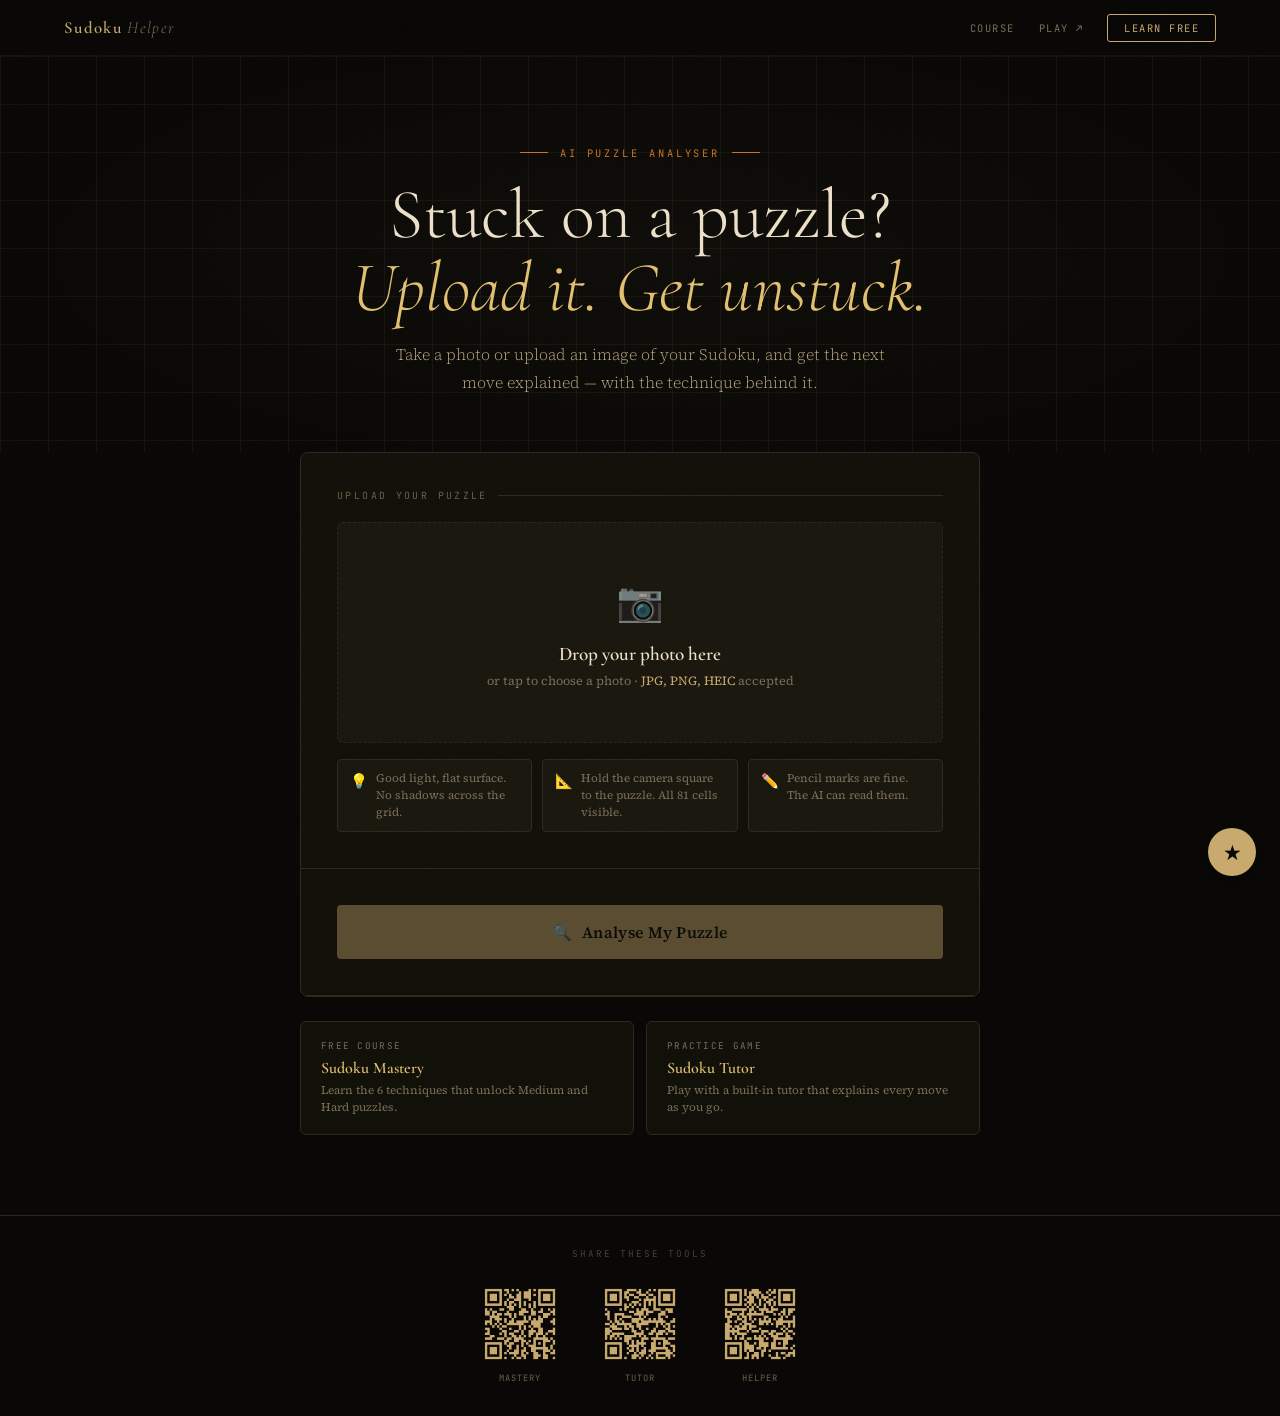
==== index.html @ b5a00342 "Rename helper-index-2026-02-25-1545.html to index.html" ====
<!DOCTYPE html>
<html lang="en">
<head>
<meta charset="UTF-8">
<meta name="viewport" content="width=device-width, initial-scale=1.0">
<title>Sudoku Helper — Upload & Get Unstuck</title>
<link rel="stylesheet" href="styles.css">
</head>
<body>

<nav>
  <a class="nav-brand" href="https://fjcinsa.github.io/sudoku-mastery/">Sudoku <span>Helper</span></a>
  <div class="nav-links">
    <a class="nav-link" href="https://fjcinsa.github.io/sudoku-mastery/">Course</a>
    <a class="nav-link" href="https://fjcinsa.github.io/sudoku-tutor/" target="_blank">Play ↗</a>
    <a class="nav-cta" href="https://fjcinsa.github.io/sudoku-mastery/course.html">Learn Free</a>
  </div>
</nav>

<main>

  <div class="hero">
    <div class="eyebrow">AI Puzzle Analyser</div>
    <h1>Stuck on a puzzle?<br><em>Upload it. Get unstuck.</em></h1>
    <p class="hero-sub">Take a photo or upload an image of your Sudoku, and get the next move explained — with the technique behind it.</p>
  </div>

  <div class="card">

    <!-- 1. Upload -->
    <div class="card-section" id="uploadSection">
      <div class="section-label">Upload your puzzle</div>
      <div class="drop-zone" id="dropZone">
        <input type="file" id="fileInput" accept="image/*">
        <div class="drop-icon">📷</div>
        <div class="drop-title">Drop your photo here</div>
        <div class="drop-sub">or tap to choose a photo · <strong>JPG, PNG, HEIC</strong> accepted</div>
      </div>
      <div class="preview-wrap" id="previewWrap">
        <img id="previewImg" src="" alt="Your puzzle">
        <button class="preview-remove" onclick="resetUpload()">✕ Remove</button>
      </div>
      <div class="tips">
        <div class="tip"><span class="tip-icon">💡</span>Good light, flat surface. No shadows across the grid.</div>
        <div class="tip"><span class="tip-icon">📐</span>Hold the camera square to the puzzle. All 81 cells visible.</div>
        <div class="tip"><span class="tip-icon">✏️</span>Pencil marks are fine. The AI can read them.</div>
      </div>
    </div>

    <!-- 2. Analyse button -->
    <div class="card-section" id="analyseSection">
      <button class="analyse-btn" id="analyseBtn" disabled onclick="analysePuzzle()">
        <span>🔍</span> Analyse My Puzzle
      </button>
    </div>

    <!-- 3. Loading -->
    <div class="card-section hidden" id="loadingSection">
      <div class="loading-inner">
        <div class="spinner"></div>
        <div class="loading-text">Reading your puzzle…</div>
        <div class="loading-step" id="loadingStep">Identifying cells and digits</div>
      </div>
    </div>

    <!-- 4. Error -->
    <div class="card-section hidden" id="errorSection">
      <div class="error-msg" id="errorMsg"></div>
      <button class="reset-btn" onclick="resetAll()">↩ Try Again</button>
    </div>

    <!-- 5. Result -->
    <div class="card-section hidden" id="resultSection">
      <div class="section-label">Your next move</div>

      <div class="result-move hidden" id="resultMove">
        <div class="result-move-label">Place this digit</div>
        <div class="result-answer" id="resultAnswer"></div>
        <div class="result-why" id="resultWhy"></div>
      </div>

      <div class="result-technique hidden" id="resultTechnique">
        <div class="result-technique-label">Technique used</div>
        <div class="technique-name" id="techniqueName"></div>
        <div class="technique-explanation" id="techniqueExplanation"></div>
      </div>

      <div class="rating-wrap">
        <div class="rating-label">Was this analysis helpful?</div>
        <div class="stars" id="stars">
          <span class="star" data-v="1">★</span>
          <span class="star" data-v="2">★</span>
          <span class="star" data-v="3">★</span>
          <span class="star" data-v="4">★</span>
          <span class="star" data-v="5">★</span>
        </div>
        <textarea class="suggestion-box" id="suggestionBox"
          placeholder="Any suggestions? (optional)" rows="2"></textarea>
        <button class="feedback-btn" id="feedbackBtn" onclick="submitFeedback()">
          Send Feedback →
        </button>
        <div class="feedback-thanks" id="feedbackThanks">
          ✓ Thanks — your feedback helps improve the tool
        </div>
      </div>

      <!-- Three levels of help -->
      <div class="help-levels">
        <div class="help-label">How much help do you need?</div>
        <div class="help-grid">
          <button class="help-btn help-btn--next" id="nextBtn" onclick="findNextMove()">
            <span class="help-btn-icon">👣</span>
            <span class="help-btn-title">Next move</span>
            <span class="help-btn-desc">One step, explained</span>
          </button>
          <button class="help-btn help-btn--walk" onclick="walkThrough()">
            <span class="help-btn-icon">🗺</span>
            <span class="help-btn-title">Walk me through</span>
            <span class="help-btn-desc">All moves, in order</span>
          </button>
          <button class="help-btn help-btn--solve" onclick="solvePuzzle()">
            <span class="help-btn-icon">⚡</span>
            <span class="help-btn-title">Just solve it</span>
            <span class="help-btn-desc">Show the full solution</span>
          </button>
        </div>
      </div>

      <!-- Walkthrough result -->
      <div class="walkthrough-wrap hidden" id="walkthroughWrap">
        <div class="section-label">All remaining moves</div>
        <ol class="walk-list" id="walkList"></ol>
      </div>

      <!-- Solution grid -->
      <div class="solution-wrap hidden" id="solutionWrap">
        <div class="section-label">Complete solution</div>
        <div class="solution-grid" id="solutionGrid"></div>
        <p class="solution-note">Cells highlighted in gold were empty in your puzzle.</p>
      </div>

      <button class="reset-btn" style="margin-top:8px" onclick="resetAll()">↩ Analyse a different puzzle</button>
    </div>

  </div>

  <div class="eco">
    <a class="eco-card" href="https://fjcinsa.github.io/sudoku-mastery/course.html">
      <div class="eco-card-label">Free course</div>
      <div class="eco-card-title">Sudoku Mastery</div>
      <div class="eco-card-desc">Learn the 6 techniques that unlock Medium and Hard puzzles.</div>
    </a>
    <a class="eco-card" href="https://fjcinsa.github.io/sudoku-tutor/" target="_blank">
      <div class="eco-card-label">Practice game</div>
      <div class="eco-card-title">Sudoku Tutor</div>
      <div class="eco-card-desc">Play with a built-in tutor that explains every move as you go.</div>
    </a>
  </div>

</main>

<!--
  Scripts loaded in dependency order:
  1. state.js    — shared state + DOM refs + showSection/showError
  2. upload.js   — file handling (needs state.js)
  3. ui.js       — rendering + stars + feedback + resetAll (needs state.js + upload.js)
  4. analyser.js — API calls + three modes (needs state.js + ui.js)
-->
<script src="state.js"></script>
<script src="upload.js"></script>
<script src="ui.js"></script>
<script src="analyser.js"></script>

<!-- ── Floating Feedback Widget ─────────────────────────────── -->
<div id="fbBtn" onclick="toggleHelperFeedback()" style="
  position:fixed; bottom:24px; right:24px; z-index:400;
  width:48px; height:48px; border-radius:50%;
  background:#c8a96e; color:#090806;
  display:flex; align-items:center; justify-content:center;
  font-size:1.3rem; cursor:pointer;
  box-shadow:0 4px 16px #00000060;
  transition:transform .2s, background .2s;
" title="Rate this tool">★</div>

<div id="fbPanel" style="
  display:none; position:fixed; bottom:80px; right:24px; z-index:400;
  width:270px; background:#111009; border:1px solid #2e2a1e;
  border-radius:8px; padding:22px;
  box-shadow:0 8px 32px #00000080;
  font-family:'Source Serif 4',Georgia,serif;
">
  <div style="font-family:'JetBrains Mono',monospace; font-size:.62rem;
    letter-spacing:.2em; text-transform:uppercase; color:#6b5f48; margin-bottom:14px;">
    Rate Sudoku Helper
  </div>
  <div id="fbStars" style="display:flex; gap:6px; margin-bottom:14px;">
    <span onclick="setHelperRating(1)" data-v="1" style="font-size:1.8rem; color:#2a261a; cursor:pointer; user-select:none; transition:color .15s;">★</span>
    <span onclick="setHelperRating(2)" data-v="2" style="font-size:1.8rem; color:#2a261a; cursor:pointer; user-select:none; transition:color .15s;">★</span>
    <span onclick="setHelperRating(3)" data-v="3" style="font-size:1.8rem; color:#2a261a; cursor:pointer; user-select:none; transition:color .15s;">★</span>
    <span onclick="setHelperRating(4)" data-v="4" style="font-size:1.8rem; color:#2a261a; cursor:pointer; user-select:none; transition:color .15s;">★</span>
    <span onclick="setHelperRating(5)" data-v="5" style="font-size:1.8rem; color:#2a261a; cursor:pointer; user-select:none; transition:color .15s;">★</span>
  </div>
  <textarea id="fbText" placeholder="Any suggestions? (optional)" rows="3" style="
    width:100%; padding:10px 12px; margin-bottom:10px;
    background:#090806; border:1px solid #2a261a; border-radius:3px;
    color:#ede0c8; font-family:'Source Serif 4',Georgia,serif;
    font-size:.82rem; resize:none; outline:none; line-height:1.5;
    box-sizing:border-box;
  "></textarea>
  <button onclick="submitHelperFeedback()" id="fbSubmitBtn" style="
    width:100%; padding:10px; background:#c8a96e; color:#090806;
    border:none; border-radius:3px; cursor:pointer;
    font-family:'Source Serif 4',Georgia,serif;
    font-size:.82rem; font-weight:600; transition:background .2s;
  ">Send Feedback →</button>
  <div id="fbThanks" style="
    display:none; margin-top:10px; font-size:.78rem;
    color:#5a9a5a; text-align:center; font-family:'JetBrains Mono',monospace;
    letter-spacing:.06em;
  ">✓ Thanks — your feedback helps improve the tool</div>
</div>

<script>
var helperRating = 0;

function toggleHelperFeedback() {
  var p = document.getElementById('fbPanel');
  p.style.display = p.style.display === 'none' ? 'block' : 'none';
}

function setHelperRating(val) {
  helperRating = val;
  document.querySelectorAll('#fbStars span').forEach(function(s) {
    s.style.color = parseInt(s.dataset.v) <= val ? '#c8a96e' : '#2a261a';
  });
}

function submitHelperFeedback() {
  var suggestion = document.getElementById('fbText').value.trim();
  var thanks = document.getElementById('fbThanks');
  if (!helperRating && !suggestion) {
    thanks.textContent = 'Please select a star rating first.';
    thanks.style.color = '#c8732a';
    thanks.style.display = 'block';
    return;
  }
  document.getElementById('fbSubmitBtn').style.display = 'none';
  thanks.textContent = '✓ Thanks — your feedback helps improve the tool';
  thanks.style.color = '#5a9a5a';
  thanks.style.display = 'block';
  var stars = '★'.repeat(helperRating) + '☆'.repeat(5 - helperRating);
  var body = 'Tool: Sudoku Helper\nRating: ' + stars + ' (' + helperRating + '/5)\n\nSuggestion: ' + (suggestion || 'None');
  window.location.href = 'mailto:sudokumasterycourse@gmail.com?subject=Sudoku Helper Feedback&body=' + encodeURIComponent(body);
}
</script>


<!-- ── QR Code Footer ─────────────────────────────── -->
<div id="qrFooter" style="
  border-top:1px solid #2a261a;
  padding:32px clamp(20px,5vw,64px);
  background:#090806;
  text-align:center;
">
  <div style="font-family:'JetBrains Mono',monospace; font-size:.58rem;
    letter-spacing:.22em; text-transform:uppercase; color:#4a4030;
    margin-bottom:24px;">Share these tools</div>
  <div style="display:flex; justify-content:center; gap:40px; flex-wrap:wrap;">

    <div style="text-align:center;">
      <img src="[data-uri]" 
        width="80" height="80" alt="Sudoku Mastery QR code"
        style="border-radius:4px; display:block; margin:0 auto 8px;">
      <div style="font-family:'JetBrains Mono',monospace; font-size:.55rem;
        letter-spacing:.12em; text-transform:uppercase; color:#6b5f48;">
        Mastery
      </div>
    </div>

    <div style="text-align:center;">
      <img src="[data-uri]"
        width="80" height="80" alt="Sudoku Tutor QR code"
        style="border-radius:4px; display:block; margin:0 auto 8px;">
      <div style="font-family:'JetBrains Mono',monospace; font-size:.55rem;
        letter-spacing:.12em; text-transform:uppercase; color:#6b5f48;">
        Tutor
      </div>
    </div>

    <div style="text-align:center;">
      <img src="[data-uri]"
        width="80" height="80" alt="Sudoku Helper QR code"
        style="border-radius:4px; display:block; margin:0 auto 8px;">
      <div style="font-family:'JetBrains Mono',monospace; font-size:.55rem;
        letter-spacing:.12em; text-transform:uppercase; color:#6b5f48;">
        Helper
      </div>
    </div>

  </div>
</div>

</body>
</html>
---- styles.css ----
@import url('https://fonts.googleapis.com/css2?family=Cormorant+Garamond:ital,wght@0,300;0,400;0,600;0,700;1,300;1,400&family=Source+Serif+4:wght@300;400;600&family=JetBrains+Mono:wght@400;600&display=swap');

:root {
  --bg:    #090806;
  --bg2:   #111009;
  --bg3:   #1a170f;
  --gold:  #c8a96e;
  --gold2: #e2c070;
  --gold3: #f0d898;
  --amber: #c8732a;
  --dim:   #6b5f48;
  --text:  #ede0c8;
  --text2: #b8a880;
  --text3: #7a6e58;
  --border:#2a261a;
  --ok:    #5a9a5a;
  --err:   #c85a5a;
  --line:  #2e2a1e;
}

*, *::before, *::after { box-sizing:border-box; margin:0; padding:0; }
html { scroll-behavior:smooth; }

body {
  background:var(--bg); color:var(--text);
  font-family:'Source Serif 4',Georgia,serif;
  min-height:100vh; overflow-x:hidden;
}

/* Grain overlay */
body::after {
  content:''; position:fixed; inset:0; pointer-events:none; z-index:99; opacity:.3;
  background-image:url("data:image/svg+xml,%3Csvg xmlns='http://www.w3.org/2000/svg' width='300' height='300'%3E%3Cfilter id='n'%3E%3CfeTurbulence type='fractalNoise' baseFrequency='.85' numOctaves='4' stitchTiles='stitch'/%3E%3C/filter%3E%3Crect width='300' height='300' filter='url(%23n)' opacity='.05'/%3E%3C/svg%3E");
}

/* ── NAV ── */
nav {
  position:fixed; top:0; left:0; right:0; z-index:50;
  display:flex; justify-content:space-between; align-items:center;
  padding:0 clamp(20px,5vw,64px); height:56px;
  background:#09080690;
  -webkit-backdrop-filter:blur(14px);
  backdrop-filter:blur(14px);
  border-bottom:1px solid #2a261a66;
}
.nav-brand {
  font-family:'Cormorant Garamond',serif; font-size:1.05rem;
  font-weight:600; color:var(--gold); letter-spacing:.08em; text-decoration:none;
}
.nav-brand span { color:var(--text3); font-weight:300; font-style:italic; }
.nav-links { display:flex; align-items:center; gap:24px; }
.nav-link {
  font-family:'JetBrains Mono',monospace; font-size:.65rem;
  letter-spacing:.14em; text-transform:uppercase; color:var(--text3);
  text-decoration:none; transition:color .2s;
}
.nav-link:hover { color:var(--gold); }
.nav-cta {
  padding:6px 16px; border:1px solid var(--gold); border-radius:3px;
  color:var(--gold); font-family:'JetBrains Mono',monospace; font-size:.65rem;
  letter-spacing:.14em; text-transform:uppercase; text-decoration:none;
  transition:all .2s;
}
.nav-cta:hover { background:var(--gold); color:var(--bg); }

/* ── MAIN ── */
main {
  padding-top:56px; min-height:100vh;
  display:flex; flex-direction:column; align-items:center;
  padding-bottom:80px;
}

/* ── HERO ── */
.hero {
  width:100%; text-align:center;
  padding:clamp(48px,7vw,80px) clamp(24px,5vw,64px) clamp(32px,5vw,56px);
  position:relative; overflow:hidden;
}
.hero::before {
  content:''; position:absolute; inset:0; pointer-events:none;
  background-image:
    linear-gradient(var(--line) 1px, transparent 1px),
    linear-gradient(90deg, var(--line) 1px, transparent 1px);
  background-size:48px 48px; opacity:.35;
}
.hero::after {
  content:''; position:absolute; inset:0; pointer-events:none;
  background:radial-gradient(ellipse 70% 80% at 50% 50%, #c8a96e08 0%, transparent 70%);
}
.eyebrow {
  font-family:'JetBrains Mono',monospace; font-size:.65rem;
  letter-spacing:.28em; text-transform:uppercase; color:var(--amber);
  margin-bottom:18px; position:relative; z-index:1;
  display:inline-flex; align-items:center; gap:12px;
}
.eyebrow::before, .eyebrow::after { content:''; width:28px; height:1px; background:var(--amber); }
.hero h1 {
  font-family:'Cormorant Garamond',serif;
  font-size:clamp(2.4rem,6vw,4.4rem);
  font-weight:300; line-height:1.05; color:var(--text);
  position:relative; z-index:1; margin-bottom:16px;
}
.hero h1 em { font-style:italic; color:var(--gold2); }
.hero-sub {
  font-size:clamp(.88rem,1.3vw,1rem); color:var(--text2);
  font-weight:300; line-height:1.7; max-width:520px;
  margin:0 auto; position:relative; z-index:1;
}

/* ── CARD ── */
.card {
  width:100%; max-width:680px;
  margin:0 clamp(16px,4vw,40px);
  background:var(--bg2); border:1px solid var(--line);
  border-radius:8px; overflow:hidden;
}
.card-section {
  padding:clamp(24px,4vw,36px);
  border-bottom:1px solid var(--line);
}
.card-section:last-child { border-bottom:none; }
.card-section.hidden { display:none; }

.section-label {
  font-family:'JetBrains Mono',monospace; font-size:.62rem;
  letter-spacing:.24em; text-transform:uppercase; color:var(--dim);
  margin-bottom:20px; display:flex; align-items:center; gap:10px;
}
.section-label::after { content:''; flex:1; height:1px; background:var(--line); }

/* ── DROP ZONE ── */
.drop-zone {
  border:1.5px dashed var(--border); border-radius:6px;
  padding:clamp(32px,5vw,52px) 24px;
  text-align:center; cursor:pointer;
  transition:all .25s; position:relative; background:var(--bg3);
}
.drop-zone:hover, .drop-zone.drag-over { border-color:var(--gold); background:#1a170fcc; }
.drop-zone input[type=file] {
  position:absolute; inset:0; opacity:0; cursor:pointer; width:100%; height:100%;
}
.drop-icon { font-size:2.4rem; margin-bottom:14px; opacity:.6; transition:opacity .2s; }
.drop-zone:hover .drop-icon { opacity:1; }
.drop-title {
  font-family:'Cormorant Garamond',serif; font-size:1.2rem;
  color:var(--text); margin-bottom:6px; font-weight:600;
}
.drop-sub { font-size:.78rem; color:var(--text3); line-height:1.5; }
.drop-sub strong { color:var(--gold); font-weight:400; }

/* ── PREVIEW ── */
.preview-wrap {
  display:none; position:relative; border-radius:6px; overflow:hidden;
  background:var(--bg3); border:1px solid var(--border);
}
.preview-wrap img {
  width:100%; max-height:360px; object-fit:contain; display:block; padding:8px;
}
.preview-remove {
  position:absolute; top:10px; right:10px;
  background:#090806cc; border:1px solid var(--border);
  border-radius:3px; color:var(--text3); cursor:pointer;
  font-family:'JetBrains Mono',monospace; font-size:.65rem;
  letter-spacing:.1em; padding:4px 10px; transition:all .2s;
}
.preview-remove:hover { border-color:var(--err); color:var(--err); }

/* ── TIPS ── */
.tips { display:grid; grid-template-columns:repeat(3,1fr); gap:10px; margin-top:16px; }
.tip {
  padding:10px 12px; background:var(--bg3);
  border:1px solid var(--line); border-radius:4px;
  font-size:.72rem; color:var(--text3); line-height:1.45;
  display:flex; gap:8px; align-items:flex-start;
}
.tip-icon { font-size:.9rem; flex-shrink:0; margin-top:1px; }

/* ── BUTTONS ── */
.analyse-btn {
  width:100%; padding:16px;
  background:var(--gold); color:var(--bg);
  border:none; border-radius:4px; cursor:pointer;
  font-family:'Source Serif 4',Georgia,serif;
  font-size:1rem; font-weight:600; letter-spacing:.02em;
  transition:all .25s; display:flex; align-items:center; justify-content:center; gap:10px;
}
.analyse-btn:hover:not(:disabled) {
  background:var(--gold3); transform:translateY(-1px); box-shadow:0 8px 24px #c8a96e20;
}
.analyse-btn:disabled { opacity:.4; cursor:not-allowed; transform:none; }

.reset-btn {
  width:100%; padding:12px;
  background:transparent; color:var(--text3);
  border:1px solid var(--line); border-radius:4px; cursor:pointer;
  font-family:'JetBrains Mono',monospace; font-size:.65rem;
  letter-spacing:.1em; text-transform:uppercase; transition:all .2s;
}
.reset-btn:hover { border-color:var(--text3); color:var(--text); }

/* ── LOADING ── */
.loading-inner { text-align:center; }
.spinner {
  width:40px; height:40px; margin:0 auto 20px;
  border:2px solid var(--line); border-top-color:var(--gold);
  border-radius:50%; animation:spin .8s linear infinite;
}
@keyframes spin { to { transform:rotate(360deg); } }
.loading-text {
  font-family:'Cormorant Garamond',serif; font-size:1.1rem; color:var(--text2); font-style:italic;
}
.loading-step {
  margin-top:12px; font-family:'JetBrains Mono',monospace;
  font-size:.65rem; color:var(--text3); letter-spacing:.1em;
}

/* ── RESULT ── */
.result-move {
  background:var(--bg3); border:1px solid var(--gold);
  border-radius:6px; padding:clamp(20px,3vw,28px);
  margin-bottom:16px; position:relative; overflow:hidden;
}
.result-move::before {
  content:''; position:absolute; top:0; left:0; right:0; height:2px;
  background:linear-gradient(90deg, transparent, var(--gold), transparent);
}
.result-move-label {
  font-family:'JetBrains Mono',monospace; font-size:.62rem;
  letter-spacing:.2em; text-transform:uppercase; color:var(--amber); margin-bottom:12px;
}
.result-answer {
  font-family:'Cormorant Garamond',serif; font-size:clamp(1.4rem,3vw,2rem);
  font-weight:600; color:var(--gold3); line-height:1.2; margin-bottom:8px;
}
.result-why { font-size:.85rem; color:var(--text2); line-height:1.7; font-weight:300; }

.result-technique {
  background:var(--bg3); border:1px solid var(--line);
  border-radius:6px; padding:clamp(18px,3vw,26px); margin-bottom:16px;
}
.result-technique-label {
  font-family:'JetBrains Mono',monospace; font-size:.62rem;
  letter-spacing:.2em; text-transform:uppercase; color:var(--dim); margin-bottom:10px;
}
.technique-name {
  font-family:'Cormorant Garamond',serif; font-size:1.2rem;
  font-weight:600; color:var(--gold2); margin-bottom:8px;
}
.technique-explanation { font-size:.82rem; color:var(--text3); line-height:1.7; font-weight:300; }

/* ── ERROR ── */
.error-msg {
  padding:16px 20px; margin-bottom:16px;
  background:#1a0a0a; border:1px solid var(--err);
  border-radius:4px; color:var(--err); font-size:.82rem; line-height:1.6;
}

/* ── RATING ── */
.rating-wrap {
  background:var(--bg3); border:1px solid var(--line);
  border-radius:6px; padding:20px 24px; margin-bottom:16px;
}
.rating-label {
  font-family:'JetBrains Mono',monospace; font-size:.62rem;
  letter-spacing:.2em; text-transform:uppercase; color:var(--dim); margin-bottom:12px;
}
.stars { display:flex; gap:6px; margin-bottom:14px; }
.star {
  font-size:1.8rem; color:var(--border); cursor:pointer;
  transition:color .15s; line-height:1; user-select:none;
}
.star.lit { color:var(--gold); }
.suggestion-box {
  width:100%; padding:10px 14px; margin-bottom:10px;
  background:var(--bg); border:1px solid var(--border);
  border-radius:3px; color:var(--text);
  font-family:'Source Serif 4',Georgia,serif; font-size:.82rem;
  resize:none; outline:none; transition:border-color .2s; line-height:1.5;
}
.suggestion-box::placeholder { color:var(--text3); }
.suggestion-box:focus { border-color:var(--gold); }
.feedback-btn {
  padding:9px 20px; background:transparent;
  border:1px solid var(--gold); border-radius:3px; color:var(--gold); cursor:pointer;
  font-family:'JetBrains Mono',monospace; font-size:.65rem;
  letter-spacing:.1em; text-transform:uppercase; transition:all .2s;
}
.feedback-btn:hover { background:#c8a96e14; }
.feedback-thanks {
  display:none; margin-top:10px; font-size:.78rem; color:var(--ok);
  font-family:'JetBrains Mono',monospace; letter-spacing:.08em;
}

/* ── ECOSYSTEM ── */
.eco {
  width:100%; max-width:680px;
  margin:24px clamp(16px,4vw,40px) 0;
  display:grid; grid-template-columns:1fr 1fr; gap:12px;
}
.eco-card {
  padding:18px 20px; background:var(--bg2);
  border:1px solid var(--line); border-radius:6px;
  text-decoration:none; transition:all .2s; display:block;
}
.eco-card:hover { border-color:var(--gold); transform:translateY(-2px); }
.eco-card-label {
  font-family:'JetBrains Mono',monospace; font-size:.58rem;
  letter-spacing:.14em; text-transform:uppercase; color:var(--text3); margin-bottom:6px;
}
.eco-card-title {
  font-family:'Cormorant Garamond',serif; font-size:1rem;
  font-weight:600; color:var(--gold2); margin-bottom:4px;
}
.eco-card-desc { font-size:.72rem; color:var(--text3); line-height:1.5; }

/* ── HELP LEVELS ── */
.help-levels { margin-bottom:16px; }
.help-label {
  font-family:'JetBrains Mono',monospace; font-size:.62rem;
  letter-spacing:.2em; text-transform:uppercase; color:var(--dim); margin-bottom:12px;
}
.help-grid { display:grid; grid-template-columns:repeat(3,1fr); gap:10px; }
.help-btn {
  display:flex; flex-direction:column; align-items:center; gap:6px;
  padding:16px 10px; border-radius:6px; cursor:pointer;
  border:1px solid var(--line); background:var(--bg3);
  transition:all .2s; text-align:center;
}
.help-btn:hover { transform:translateY(-2px); }
.help-btn-icon  { font-size:1.4rem; }
.help-btn-title {
  font-family:'Cormorant Garamond',serif; font-size:.95rem;
  font-weight:600; line-height:1.2;
}
.help-btn-desc  { font-size:.65rem; color:var(--text3); line-height:1.3; }
.help-btn--next  { border-color:var(--gold);  color:var(--gold);  }
.help-btn--next:hover  { background:#c8a96e18; box-shadow:0 4px 16px #c8a96e18; }
.help-btn--walk  { border-color:var(--gold2); color:var(--gold2); }
.help-btn--walk:hover  { background:#e2c07018; box-shadow:0 4px 16px #e2c07018; }
.help-btn--solve { border-color:var(--amber); color:var(--amber); }
.help-btn--solve:hover { background:#c8732a18; box-shadow:0 4px 16px #c8732a18; }

/* ── WALKTHROUGH ── */
.walkthrough-wrap { margin-bottom:16px; }
.walk-list { list-style:none; display:flex; flex-direction:column; gap:8px; }
.walk-item {
  display:grid; grid-template-columns:28px 1fr; gap:10px;
  padding:12px 14px; background:var(--bg3);
  border:1px solid var(--line); border-radius:4px; align-items:start;
}
.walk-num { font-family:'JetBrains Mono',monospace; font-size:.7rem; color:var(--dim); padding-top:2px; }
.walk-move { font-family:'Cormorant Garamond',serif; font-size:.95rem; color:var(--gold2); font-weight:600; margin-bottom:2px; }
.walk-technique { font-size:.72rem; color:var(--text3); font-style:italic; }

/* ── SOLUTION GRID ── */
.solution-wrap { margin-bottom:16px; }
.solution-grid {
  display:grid; grid-template-columns:repeat(9,1fr);
  border:2px solid var(--gold); border-radius:4px; overflow:hidden; margin-bottom:10px;
}
.cell {
  aspect-ratio:1; display:flex; align-items:center; justify-content:center;
  font-family:'JetBrains Mono',monospace; font-size:clamp(.75rem,2.2vw,.9rem);
  font-weight:600; color:var(--text2); background:var(--bg3);
  border-right:1px solid var(--line); border-bottom:1px solid var(--line);
  min-width:0; min-height:0;
}
.cell.given  { color:var(--text); background:var(--bg2); }
.cell.solved { color:var(--gold); background:#c8a96e0a; }
.cell:nth-child(3n) { border-right-color:var(--gold); }
.cell:nth-child(n+19):nth-child(-n+27),
.cell:nth-child(n+46):nth-child(-n+54) { border-bottom-color:var(--gold); }
.solution-note { font-size:.72rem; color:var(--text3); font-style:italic; line-height:1.5; }

/* ── RESPONSIVE ── */
@media (max-width:600px) {
  .tips      { grid-template-columns:1fr; }
  .eco       { grid-template-columns:1fr; }
  .help-grid { grid-template-columns:1fr; }
  .nav-links .nav-link:not(.nav-cta) { display:none; }
  .cell { font-size:clamp(.7rem,3.2vw,.85rem); }
}

@media (max-height:500px) and (orientation:landscape) {
  .hero { padding:24px clamp(24px,5vw,64px) 20px; }
  .hero h1 { font-size:clamp(1.6rem,4vw,2.4rem); margin-bottom:8px; }
  .hero-sub { display:none; }
}
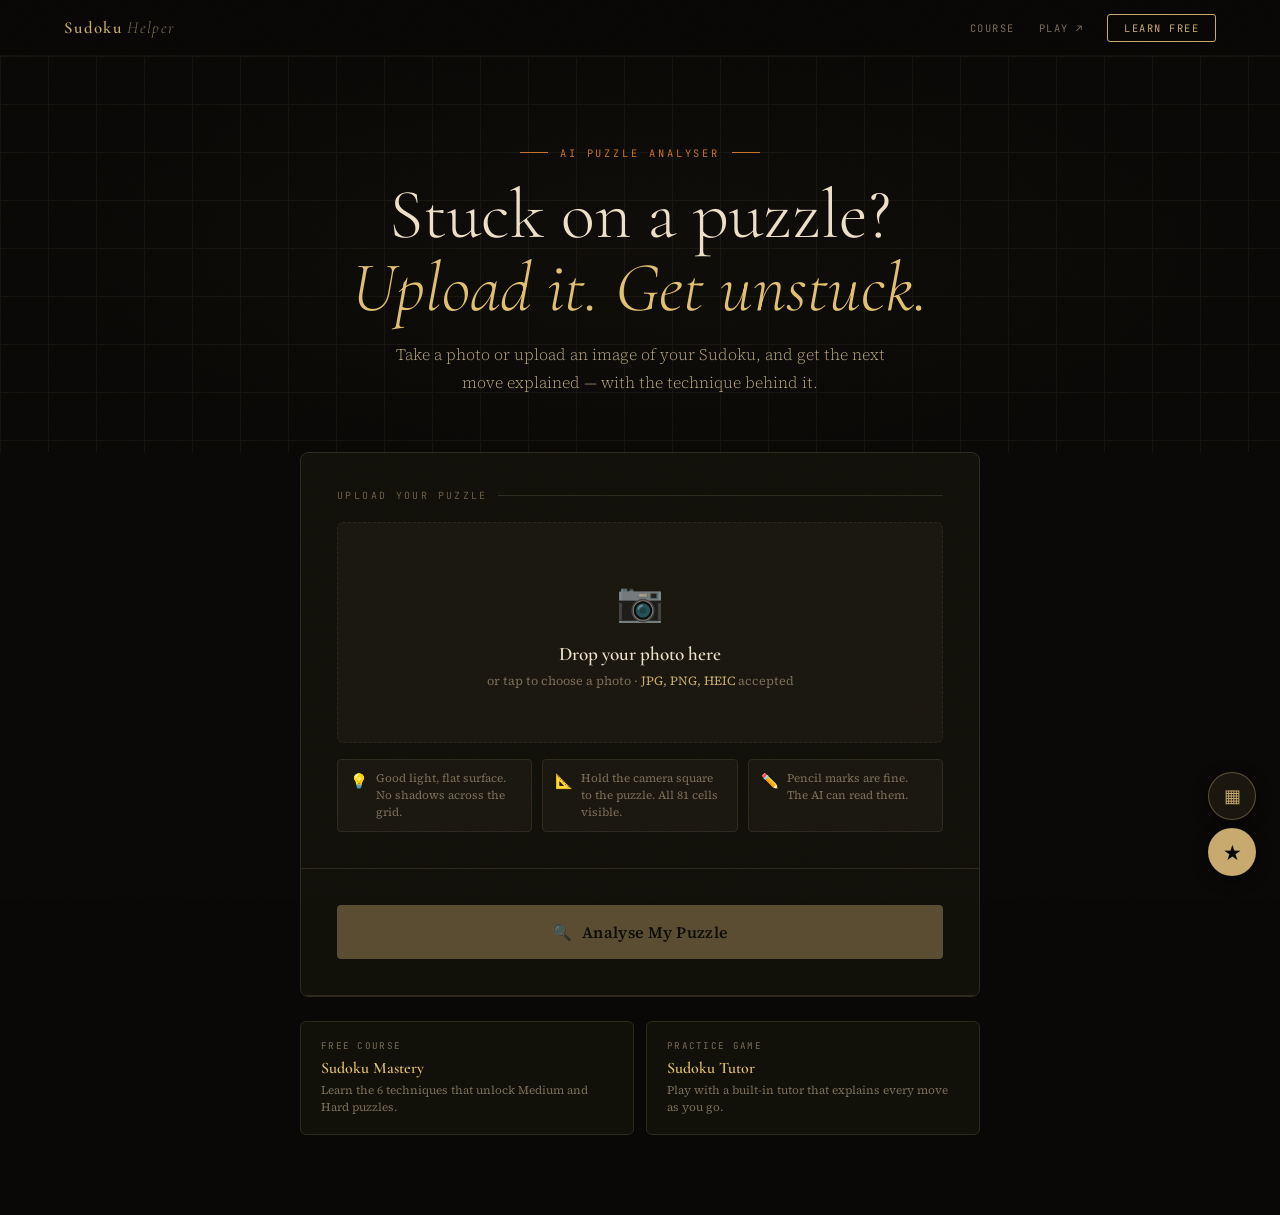
==== commit d554e115: "Rename helper-index-2026-02-25-1600.html to index.html" ====
--- a/index.html
+++ b/index.html
@@ -171,6 +171,64 @@
 <script src="ui.js"></script>
 <script src="analyser.js"></script>
 
+
+<!-- ── Floating QR Widget ─────────────────────────────── -->
+<div id="qrBtn" onclick="toggleQR()" style="
+  position:fixed; bottom:80px; right:24px; z-index:400;
+  width:48px; height:48px; border-radius:50%;
+  background:#1a170f; border:1px solid #c8a96e66;
+  color:#c8a96e;
+  display:flex; align-items:center; justify-content:center;
+  font-size:1.1rem; cursor:pointer;
+  box-shadow:0 4px 16px #00000060;
+  transition:transform .2s, background .2s;
+" title="Share these tools">▦</div>
+
+<div id="qrPanel" style="
+  display:none; position:fixed; bottom:136px; right:24px; z-index:400;
+  width:240px; background:#111009; border:1px solid #2e2a1e;
+  border-radius:8px; padding:20px;
+  box-shadow:0 8px 32px #00000080;
+">
+  <div style="font-family:'JetBrains Mono',monospace; font-size:.58rem;
+    letter-spacing:.2em; text-transform:uppercase; color:#6b5f48;
+    margin-bottom:16px; text-align:center;">Share these tools</div>
+  <div style="display:flex; justify-content:space-between; align-items:flex-end;">
+
+    <div style="text-align:center;">
+      <img src="[data-uri]"
+        width="60" height="60" alt="Sudoku Mastery"
+        style="border-radius:3px; display:block; margin:0 auto 6px;">
+      <div style="font-family:'JetBrains Mono',monospace; font-size:.5rem;
+        letter-spacing:.1em; text-transform:uppercase; color:#6b5f48;">Mastery</div>
+    </div>
+
+    <div style="text-align:center;">
+      <img src="[data-uri]"
+        width="60" height="60" alt="Sudoku Tutor"
+        style="border-radius:3px; display:block; margin:0 auto 6px;">
+      <div style="font-family:'JetBrains Mono',monospace; font-size:.5rem;
+        letter-spacing:.1em; text-transform:uppercase; color:#6b5f48;">Tutor</div>
+    </div>
+
+    <div style="text-align:center;">
+      <img src="[data-uri]"
+        width="60" height="60" alt="Sudoku Helper"
+        style="border-radius:3px; display:block; margin:0 auto 6px;">
+      <div style="font-family:'JetBrains Mono',monospace; font-size:.5rem;
+        letter-spacing:.1em; text-transform:uppercase; color:#6b5f48;">Helper</div>
+    </div>
+
+  </div>
+</div>
+
+<script>
+function toggleQR() {
+  var p = document.getElementById('qrPanel');
+  p.style.display = p.style.display === 'none' ? 'block' : 'none';
+}
+</script>
+
 <!-- ── Floating Feedback Widget ─────────────────────────────── -->
 <div id="fbBtn" onclick="toggleHelperFeedback()" style="
   position:fixed; bottom:24px; right:24px; z-index:400;
@@ -254,51 +312,5 @@
 }
 </script>
 
-
-<!-- ── QR Code Footer ─────────────────────────────── -->
-<div id="qrFooter" style="
-  border-top:1px solid #2a261a;
-  padding:32px clamp(20px,5vw,64px);
-  background:#090806;
-  text-align:center;
-">
-  <div style="font-family:'JetBrains Mono',monospace; font-size:.58rem;
-    letter-spacing:.22em; text-transform:uppercase; color:#4a4030;
-    margin-bottom:24px;">Share these tools</div>
-  <div style="display:flex; justify-content:center; gap:40px; flex-wrap:wrap;">
-
-    <div style="text-align:center;">
-      <img src="[data-uri]" 
-        width="80" height="80" alt="Sudoku Mastery QR code"
-        style="border-radius:4px; display:block; margin:0 auto 8px;">
-      <div style="font-family:'JetBrains Mono',monospace; font-size:.55rem;
-        letter-spacing:.12em; text-transform:uppercase; color:#6b5f48;">
-        Mastery
-      </div>
-    </div>
-
-    <div style="text-align:center;">
-      <img src="[data-uri]"
-        width="80" height="80" alt="Sudoku Tutor QR code"
-        style="border-radius:4px; display:block; margin:0 auto 8px;">
-      <div style="font-family:'JetBrains Mono',monospace; font-size:.55rem;
-        letter-spacing:.12em; text-transform:uppercase; color:#6b5f48;">
-        Tutor
-      </div>
-    </div>
-
-    <div style="text-align:center;">
-      <img src="[data-uri]"
-        width="80" height="80" alt="Sudoku Helper QR code"
-        style="border-radius:4px; display:block; margin:0 auto 8px;">
-      <div style="font-family:'JetBrains Mono',monospace; font-size:.55rem;
-        letter-spacing:.12em; text-transform:uppercase; color:#6b5f48;">
-        Helper
-      </div>
-    </div>
-
-  </div>
-</div>
-
 </body>
 </html>
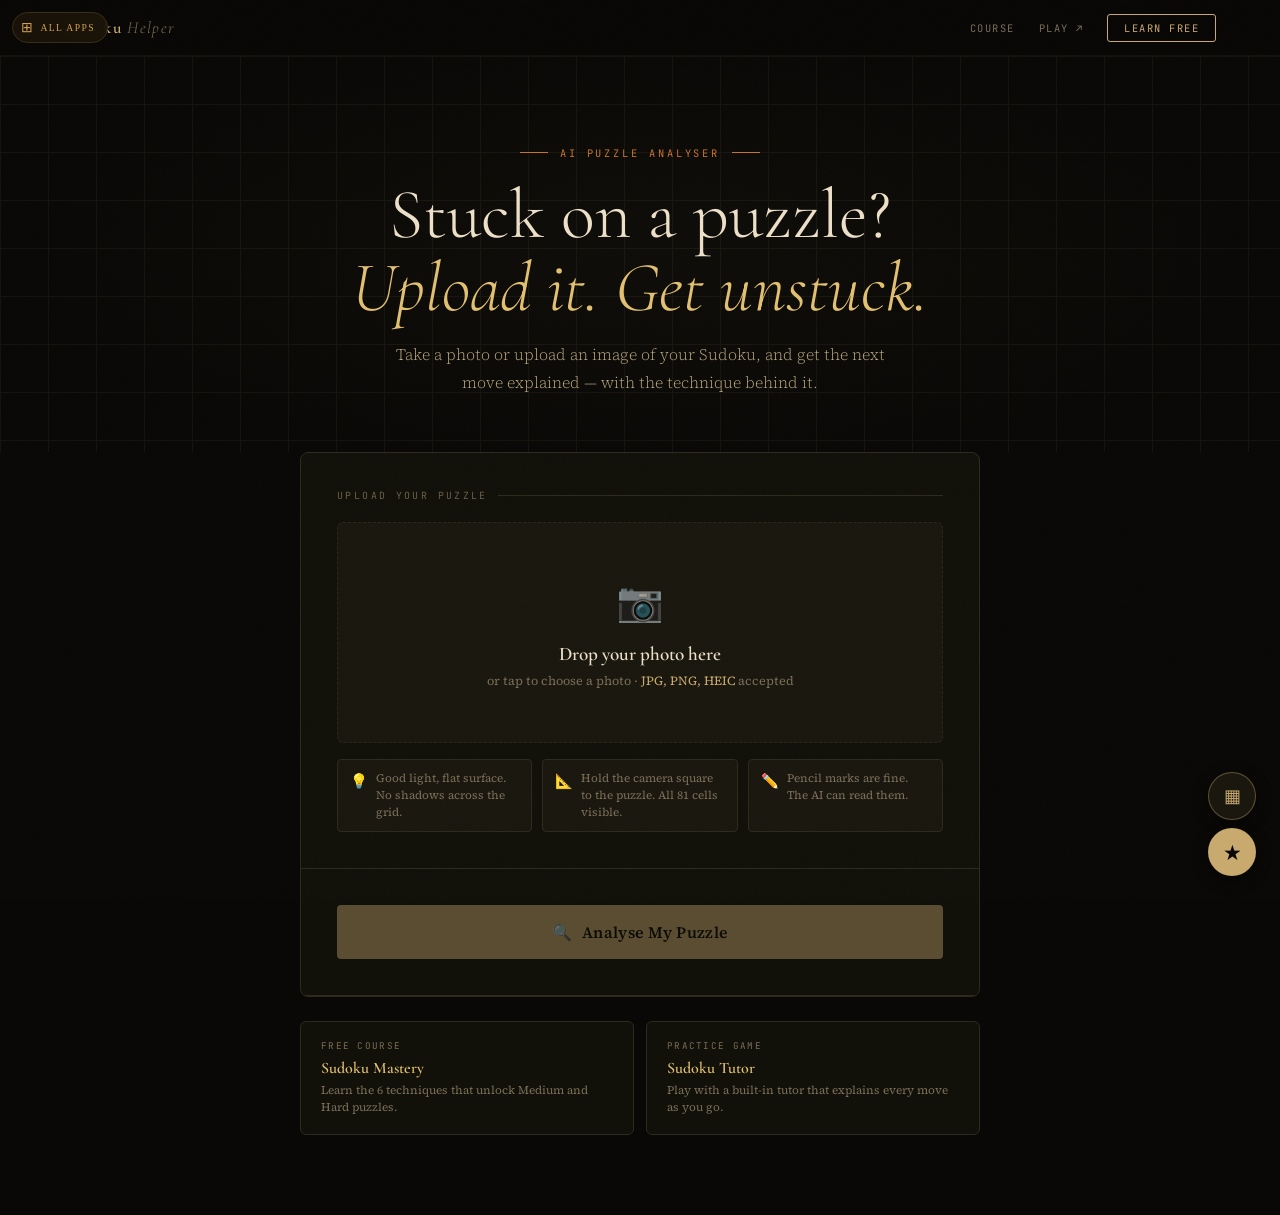
==== commit e2f71ae5: "feat: add hub nav link and consistent title" ====
--- a/index.html
+++ b/index.html
@@ -3,10 +3,22 @@
 <head>
 <meta charset="UTF-8">
 <meta name="viewport" content="width=device-width, initial-scale=1.0">
-<title>Sudoku Helper — Upload & Get Unstuck</title>
+<title>Sudoku Helper — FJCinSA</title>
 <link rel="stylesheet" href="styles.css">
 </head>
 <body>
+<a href="https://fjcinsa.github.io" style="
+  position:fixed;top:12px;left:12px;z-index:9999;
+  display:flex;align-items:center;gap:6px;
+  background:#1a1409ee;border:1px solid #3a2e1a;
+  border-radius:20px;padding:6px 12px 6px 8px;
+  font-family:'Cinzel',serif;font-size:.6rem;
+  letter-spacing:.15em;color:#d4a050;
+  text-decoration:none;backdrop-filter:blur(8px);
+  transition:border-color .2s,background .2s;
+" onmouseover="this.style.borderColor='#d4a050'" onmouseout="this.style.borderColor='#3a2e1a'">
+  <span style="font-size:.9rem">⊞</span> ALL APPS
+</a>
 
 <nav>
   <a class="nav-brand" href="https://fjcinsa.github.io/sudoku-mastery/">Sudoku <span>Helper</span></a>
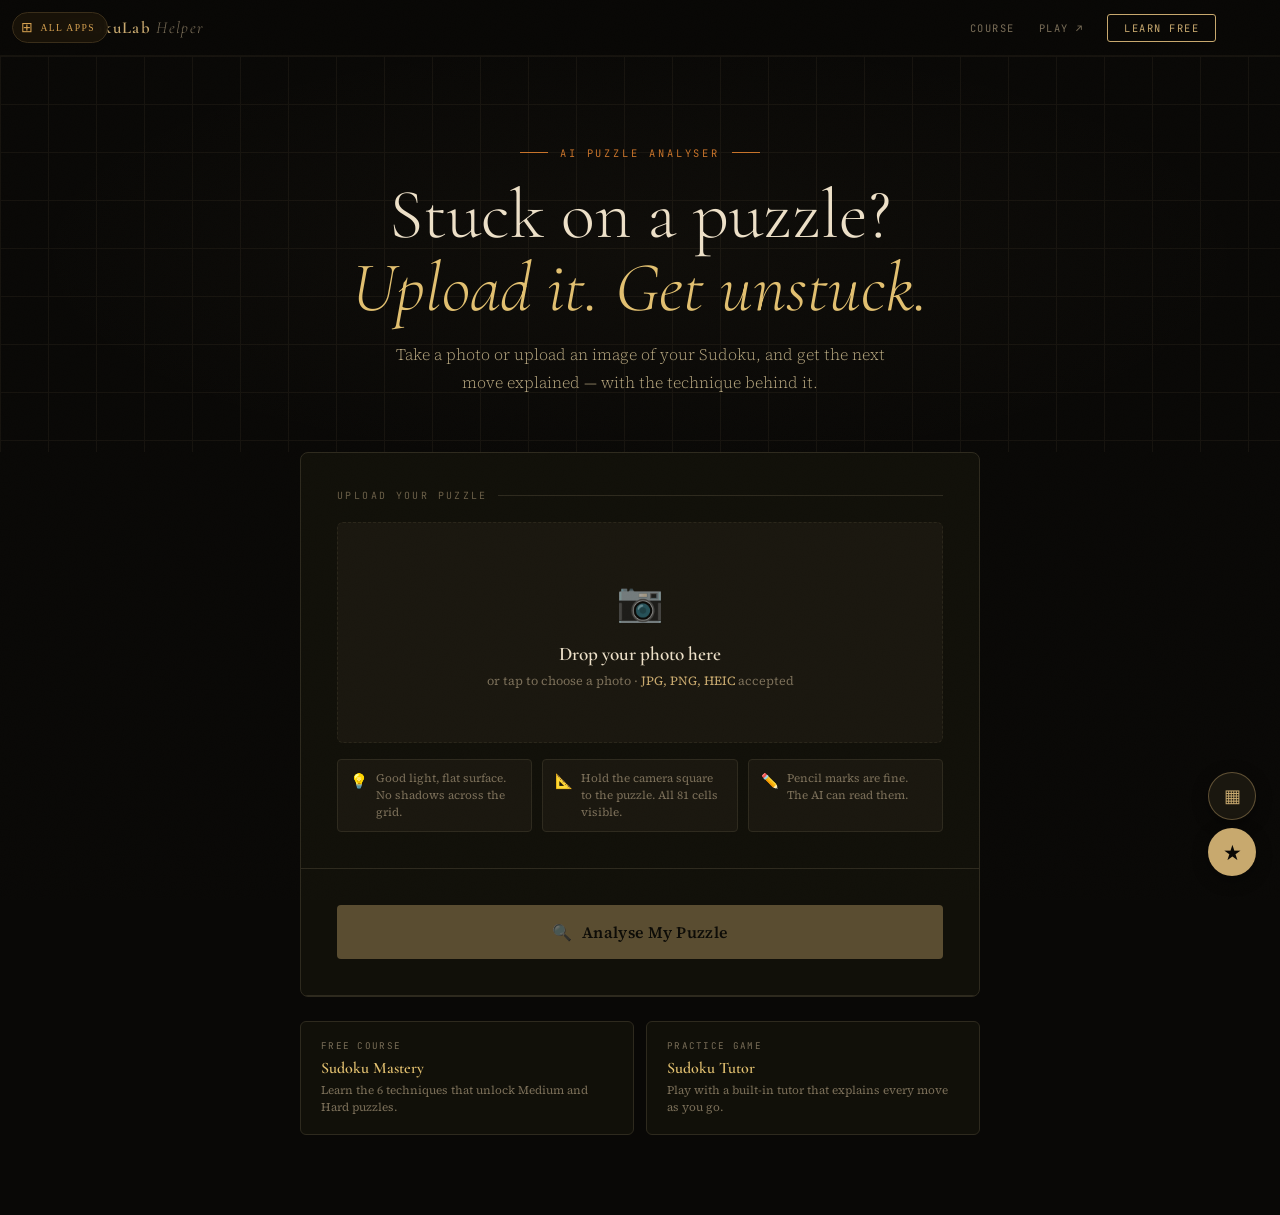
==== commit 02d87be6: "rebrand: rename to SudokuLab · Helper" ====
--- a/index.html
+++ b/index.html
@@ -3,7 +3,7 @@
 <head>
 <meta charset="UTF-8">
 <meta name="viewport" content="width=device-width, initial-scale=1.0">
-<title>Sudoku Helper — FJCinSA</title>
+<title>SudokuLab · Helper — FJCinSA</title>
 <link rel="stylesheet" href="styles.css">
 </head>
 <body>
@@ -21,7 +21,7 @@
 </a>
 
 <nav>
-  <a class="nav-brand" href="https://fjcinsa.github.io/sudoku-mastery/">Sudoku <span>Helper</span></a>
+  <a class="nav-brand" href="https://fjcinsa.github.io/sudoku-mastery/">SudokuLab <span>Helper</span></a>
   <div class="nav-links">
     <a class="nav-link" href="https://fjcinsa.github.io/sudoku-mastery/">Course</a>
     <a class="nav-link" href="https://fjcinsa.github.io/sudoku-tutor/" target="_blank">Play ↗</a>
@@ -225,7 +225,7 @@
 
     <div style="text-align:center;">
       <img src="[data-uri]"
-        width="60" height="60" alt="Sudoku Helper"
+        width="60" height="60" alt="SudokuLab · Helper"
         style="border-radius:3px; display:block; margin:0 auto 6px;">
       <div style="font-family:'JetBrains Mono',monospace; font-size:.5rem;
         letter-spacing:.1em; text-transform:uppercase; color:#6b5f48;">Helper</div>
@@ -261,7 +261,7 @@
 ">
   <div style="font-family:'JetBrains Mono',monospace; font-size:.62rem;
     letter-spacing:.2em; text-transform:uppercase; color:#6b5f48; margin-bottom:14px;">
-    Rate Sudoku Helper
+    Rate SudokuLab · Helper
   </div>
   <div id="fbStars" style="display:flex; gap:6px; margin-bottom:14px;">
     <span onclick="setHelperRating(1)" data-v="1" style="font-size:1.8rem; color:#2a261a; cursor:pointer; user-select:none; transition:color .15s;">★</span>
@@ -319,8 +319,8 @@
   thanks.style.color = '#5a9a5a';
   thanks.style.display = 'block';
   var stars = '★'.repeat(helperRating) + '☆'.repeat(5 - helperRating);
-  var body = 'Tool: Sudoku Helper\nRating: ' + stars + ' (' + helperRating + '/5)\n\nSuggestion: ' + (suggestion || 'None');
-  window.location.href = 'mailto:sudokumasterycourse@gmail.com?subject=Sudoku Helper Feedback&body=' + encodeURIComponent(body);
+  var body = 'Tool: SudokuLab · Helper\nRating: ' + stars + ' (' + helperRating + '/5)\n\nSuggestion: ' + (suggestion || 'None');
+  window.location.href = 'mailto:sudokumasterycourse@gmail.com?subject=SudokuLab · Helper Feedback&body=' + encodeURIComponent(body);
 }
 </script>
 
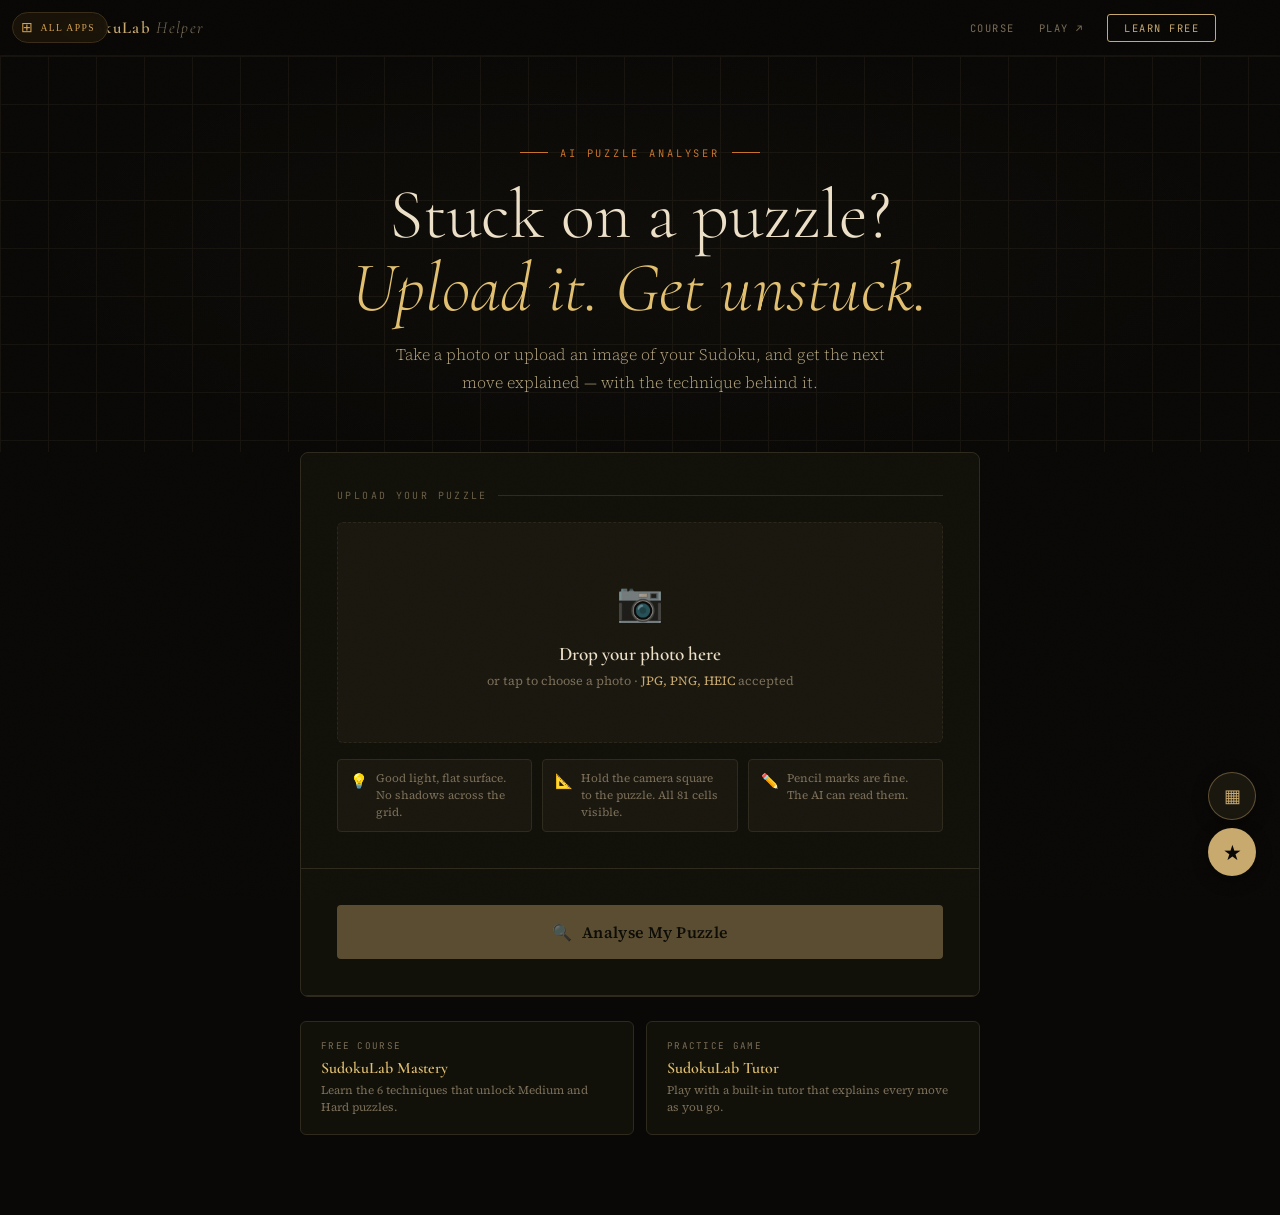
==== commit 4e52596e: "fix: eco-card titles to SudokuLab" ====
--- a/index.html
+++ b/index.html
@@ -3,8 +3,14 @@
 <head>
 <meta charset="UTF-8">
 <meta name="viewport" content="width=device-width, initial-scale=1.0">
-<title>SudokuLab · Helper — FJCinSA</title>
+<title>SudokuLab Helper — FJCinSA</title>
 <link rel="stylesheet" href="styles.css">
+  <meta name="description" content="SudokuLab Helper — Upload any Sudoku puzzle and get the next move explained with the technique behind it.">
+  <meta property="og:title" content="SudokuLab - Helper">
+  <meta property="og:description" content="Stuck on a puzzle from a book or app? Upload a photo and get the next move explained instantly.">
+  <meta property="og:url" content="https://fjcinsa.github.io/sudoku-helper/">
+  <meta property="og:type" content="website">
+  <link rel="icon" href="data:image/svg+xml,<svg xmlns='http://www.w3.org/2000/svg' viewBox='0 0 100 100'><text y='.9em' font-size='90'>&#128269;</text></svg>">
 </head>
 <body>
 <a href="https://fjcinsa.github.io" style="
@@ -159,12 +165,12 @@
   <div class="eco">
     <a class="eco-card" href="https://fjcinsa.github.io/sudoku-mastery/course.html">
       <div class="eco-card-label">Free course</div>
-      <div class="eco-card-title">Sudoku Mastery</div>
+      <div class="eco-card-title">SudokuLab Mastery</div>
       <div class="eco-card-desc">Learn the 6 techniques that unlock Medium and Hard puzzles.</div>
     </a>
     <a class="eco-card" href="https://fjcinsa.github.io/sudoku-tutor/" target="_blank">
       <div class="eco-card-label">Practice game</div>
-      <div class="eco-card-title">Sudoku Tutor</div>
+      <div class="eco-card-title">SudokuLab Tutor</div>
       <div class="eco-card-desc">Play with a built-in tutor that explains every move as you go.</div>
     </a>
   </div>
@@ -225,7 +231,7 @@
 
     <div style="text-align:center;">
       <img src="[data-uri]"
-        width="60" height="60" alt="SudokuLab · Helper"
+        width="60" height="60" alt="SudokuLab Helper"
         style="border-radius:3px; display:block; margin:0 auto 6px;">
       <div style="font-family:'JetBrains Mono',monospace; font-size:.5rem;
         letter-spacing:.1em; text-transform:uppercase; color:#6b5f48;">Helper</div>
@@ -261,7 +267,7 @@
 ">
   <div style="font-family:'JetBrains Mono',monospace; font-size:.62rem;
     letter-spacing:.2em; text-transform:uppercase; color:#6b5f48; margin-bottom:14px;">
-    Rate SudokuLab · Helper
+    Rate SudokuLab Helper
   </div>
   <div id="fbStars" style="display:flex; gap:6px; margin-bottom:14px;">
     <span onclick="setHelperRating(1)" data-v="1" style="font-size:1.8rem; color:#2a261a; cursor:pointer; user-select:none; transition:color .15s;">★</span>
@@ -319,8 +325,8 @@
   thanks.style.color = '#5a9a5a';
   thanks.style.display = 'block';
   var stars = '★'.repeat(helperRating) + '☆'.repeat(5 - helperRating);
-  var body = 'Tool: SudokuLab · Helper\nRating: ' + stars + ' (' + helperRating + '/5)\n\nSuggestion: ' + (suggestion || 'None');
-  window.location.href = 'mailto:sudokumasterycourse@gmail.com?subject=SudokuLab · Helper Feedback&body=' + encodeURIComponent(body);
+  var body = 'Tool: SudokuLab Helper\nRating: ' + stars + ' (' + helperRating + '/5)\n\nSuggestion: ' + (suggestion || 'None');
+  window.location.href = 'mailto:sudokumasterycourse@gmail.com?subject=SudokuLab Helper Feedback&body=' + encodeURIComponent(body);
 }
 </script>
 
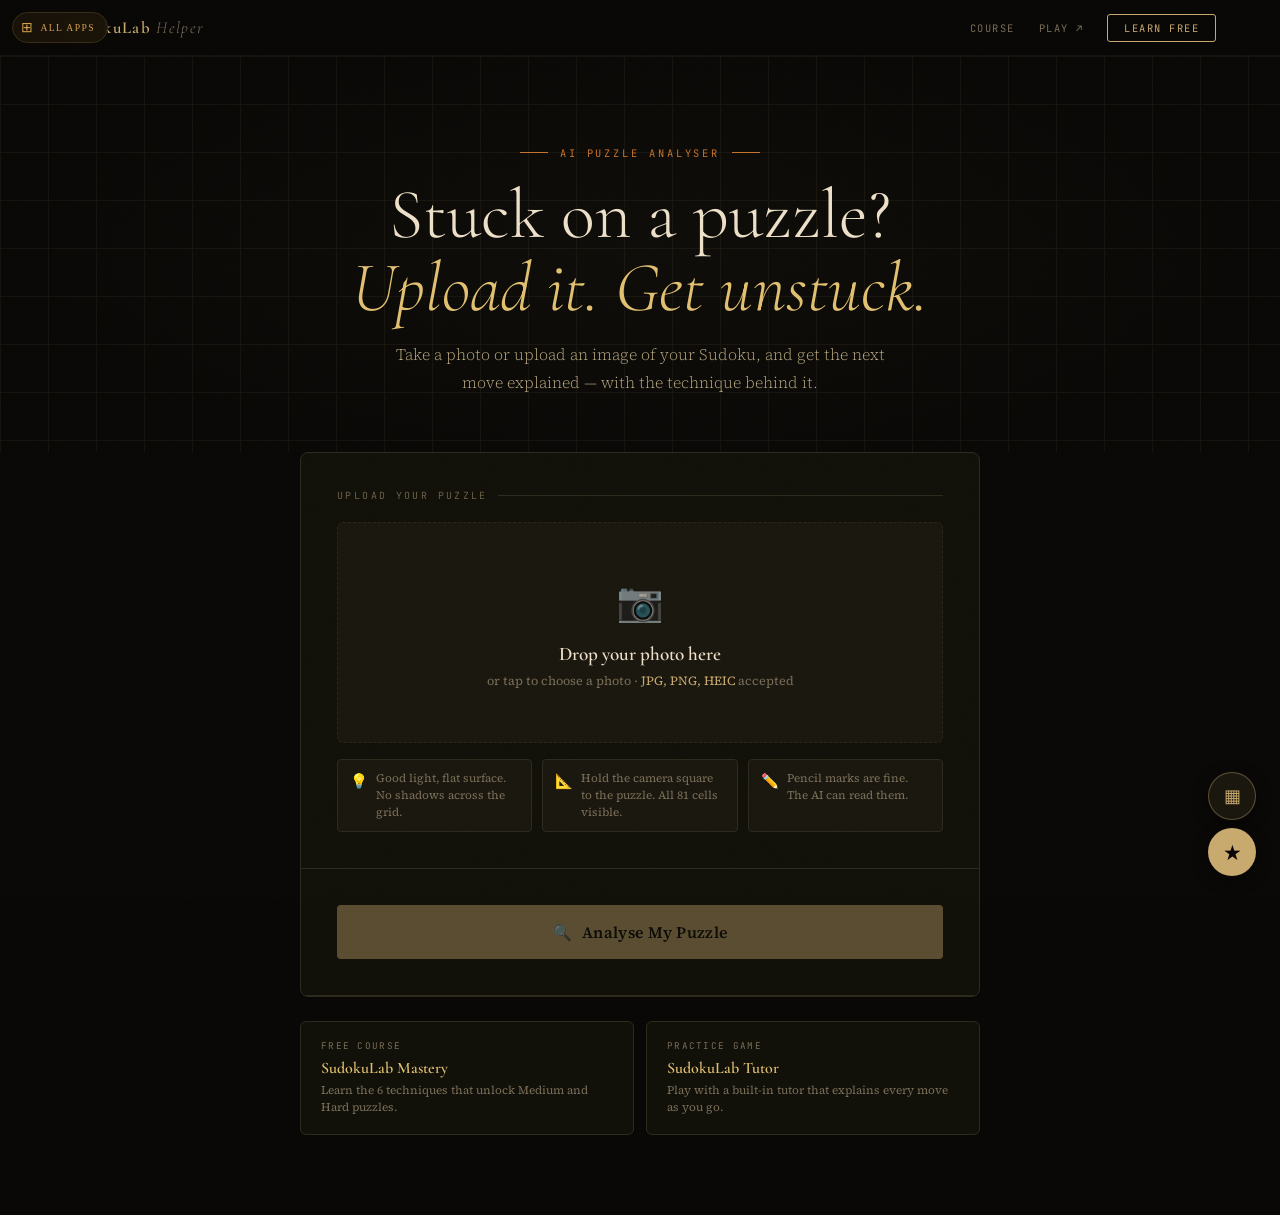
==== commit b2643171: "fix: replace ALL remaining stale brand references" ====
--- a/index.html
+++ b/index.html
@@ -215,7 +215,7 @@
 
     <div style="text-align:center;">
       <img src="[data-uri]"
-        width="60" height="60" alt="Sudoku Mastery"
+        width="60" height="60" alt="SudokuLab Mastery"
         style="border-radius:3px; display:block; margin:0 auto 6px;">
       <div style="font-family:'JetBrains Mono',monospace; font-size:.5rem;
         letter-spacing:.1em; text-transform:uppercase; color:#6b5f48;">Mastery</div>
@@ -223,7 +223,7 @@
 
     <div style="text-align:center;">
       <img src="[data-uri]"
-        width="60" height="60" alt="Sudoku Tutor"
+        width="60" height="60" alt="SudokuLab Tutor"
         style="border-radius:3px; display:block; margin:0 auto 6px;">
       <div style="font-family:'JetBrains Mono',monospace; font-size:.5rem;
         letter-spacing:.1em; text-transform:uppercase; color:#6b5f48;">Tutor</div>
